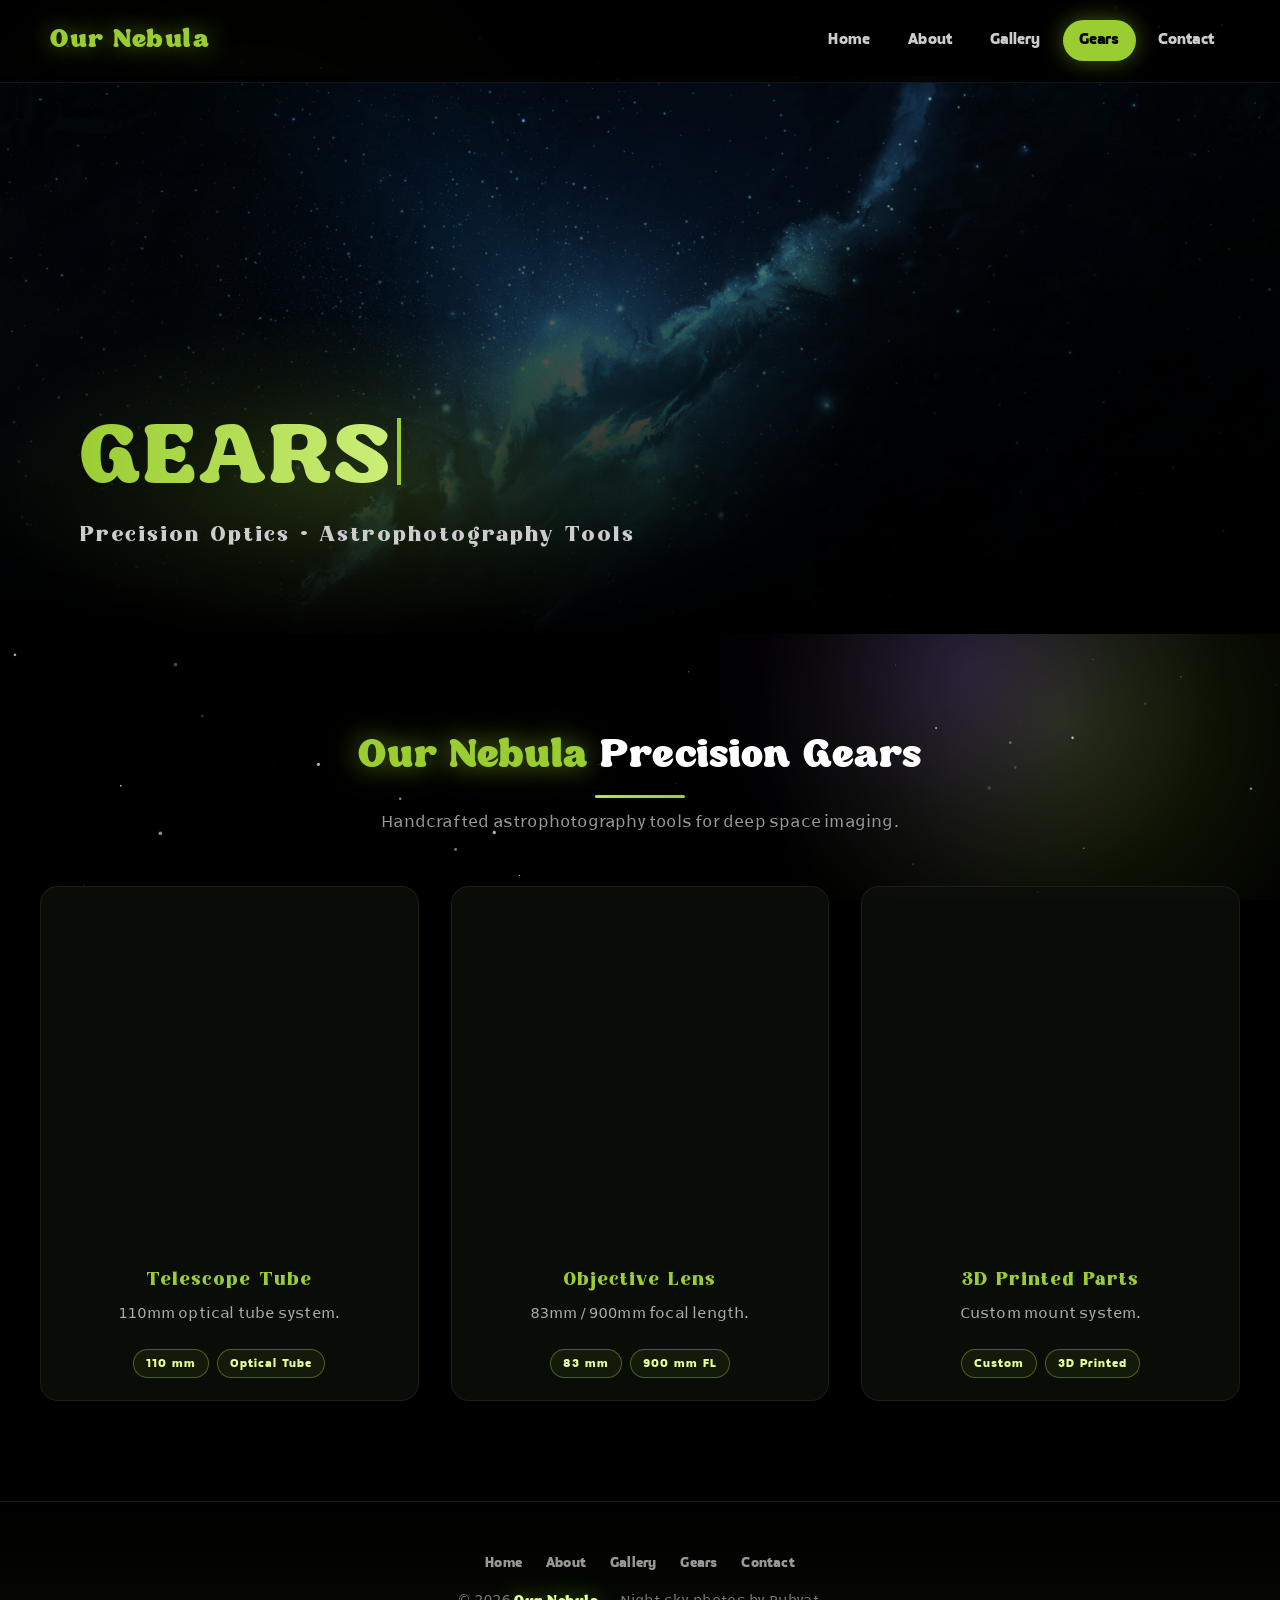
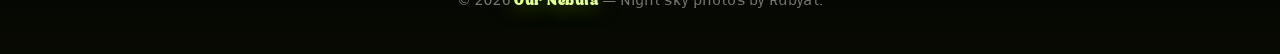
==== gears.html @ 7cea0367 "Add files via upload" ====
<!DOCTYPE html>
<html lang="en">
<head>
<meta charset="UTF-8">
<title>Our Nebula – Gears & Optics</title>
<meta name="viewport" content="width=device-width, initial-scale=1.0">
<meta name="description" content="The telescope and gear parts behind the photos on Our Nebula.">
<meta name="theme-color" content="#000000">
<meta http-equiv="Content-Security-Policy" content="default-src 'self'; script-src 'self'; style-src 'self' 'unsafe-inline'; img-src 'self' data: https:; font-src 'self'; connect-src 'self' https://formsubmit.co; base-uri 'self'; form-action 'self'; object-src 'none'">
<meta name="referrer" content="strict-origin-when-cross-origin">
<meta property="og:type" content="website">
<meta property="og:site_name" content="Our Nebula">
<meta property="og:title" content="Our Nebula – Gears & Optics">
<meta property="og:description" content="The telescope and gear parts behind the photos on Our Nebula.">
<meta property="og:image" content="assets/og-image.jpg">
<meta name="twitter:card" content="summary_large_image">
<link rel="icon" href="data:image/svg+xml,%3Csvg xmlns='http://www.w3.org/2000/svg' viewBox='0 0 100 100'%3E%3Ctext y='.9em' font-size='90'%3E%F0%9F%8C%8C%3C/text%3E%3C/svg%3E">
<link rel="stylesheet" href="assets/style.css?v=3">
<link rel="stylesheet" href="assets/fonts/fonts.css?v=3">
</head>
<body>

<!-- PRELOADER + PAGE TRANSITION -->
<div class="preloader"><div class="preloader-logo">Our Nebula</div><div class="preloader-bar"></div></div>
<div class="page-wipe"></div>

<!-- ANIMATED BACKGROUND -->
<div class="aurora"><span class="blob b1"></span><span class="blob b2"></span><span class="blob b3"></span></div>

<!-- NAVBAR -->
<div class="navbar">
    <a href="index.html" class="nav-left">Our Nebula</a>
    <div class="nav-right">
        <div class="nav-links">
            <a href="index.html">Home</a>
            <a href="about.html">About</a>
            <a href="gallery.html">Gallery</a>
            <a href="gears.html">Gears</a>
            <a href="index.html#contact">Contact</a>
        </div>
        <div class="hamburger" id="hamburger" aria-label="Menu"><span></span><span></span><span></span></div>
    </div>
</div>

<!-- MOBILE MENU -->
<div class="mobile-menu" id="mobileMenu">
    <a href="index.html">Home</a>
    <a href="about.html">About</a>
    <a href="gallery.html">Gallery</a>
    <a href="gears.html">Gears</a>
    <a href="index.html#contact">Contact</a>
</div>

<!-- HERO -->
<header class="hero ">
    <div class="hero-inner">
        <div class="hero-text" data-typing="GEARS">GEARS</div>
        <div class="hero-sub">Precision Optics • Astrophotography Tools</div>

    </div>
</header>

<section class="section">
    <div class="section-head reveal"><h2 class="section-title title-mixed"><span class="hl">Our Nebula</span> Precision Gears</h2><p class="section-subtitle">Handcrafted astrophotography tools for deep space imaging.</p></div>
    <div class="grid grid-media">
        <div class="card media-card tilt reveal">
            <div class="img-wrap"><img src="assets/gears/gear1.jpg" alt="Telescope Tube" data-fallback="🔭"></div>
            <div class="media-caption">Telescope Tube</div>
            <div class="media-desc">110mm optical tube system.</div>
            <div class="badges"><span class="badge">110 mm</span><span class="badge">Optical Tube</span></div>
        </div>
        <div class="card media-card tilt reveal">
            <div class="img-wrap"><img src="assets/gears/gear2.jpg" alt="Objective Lens" data-fallback="🔍"></div>
            <div class="media-caption">Objective Lens</div>
            <div class="media-desc">83mm / 900mm focal length.</div>
            <div class="badges"><span class="badge">83 mm</span><span class="badge">900 mm FL</span></div>
        </div>
        <div class="card media-card tilt reveal">
            <div class="img-wrap"><img src="assets/gears/gear3.jpg" alt="3D Printed Parts" data-fallback="🛠️"></div>
            <div class="media-caption">3D Printed Parts</div>
            <div class="media-desc">Custom mount system.</div>
            <div class="badges"><span class="badge">Custom</span><span class="badge">3D Printed</span></div>
        </div>
    </div>
</section>

<!-- FOOTER -->
<footer>
    <div class="foot-links">
        <a href="index.html">Home</a><a href="about.html">About</a><a href="gallery.html">Gallery</a><a href="gears.html">Gears</a><a href="index.html#contact">Contact</a>
    </div>
    © <span data-year>2026</span> <span class="hl">Our Nebula</span> — Night sky photos by Rubyat.
</footer>

<script src="site.js?v=3"></script>
</body>
</html>
---- assets/style.css ----
/* Our Nebula – shared styles (every page) */
:root{
    --bg:#000; --text:#fff; --accent:#9acd32; --accent-rgb:154,205,50; --accent-light:#e4ff9a;
    --teal:#b8e45a; --muted:#ccc; --card:rgba(12,14,10,.72); --card-border:rgba(255,255,255,.07);
    --footer:#777; --nav-h:76px; --radius:18px;
}
*{margin:0;padding:0;box-sizing:border-box}
html{scroll-behavior:smooth;scroll-padding-top:90px;overflow-x:hidden}
.section{overflow-x:clip}
body{font-family:'Segoe UI',system-ui,Arial,sans-serif;background:var(--bg);color:var(--text);line-height:1.6;overflow-x:hidden}
a{color:inherit}
::selection{background:var(--accent);color:#000}
::-webkit-scrollbar{width:10px}::-webkit-scrollbar-track{background:#050505}
::-webkit-scrollbar-thumb{background:#26301a;border-radius:10px}::-webkit-scrollbar-thumb:hover{background:var(--accent)}

/* ===== BACKGROUND LAYERS ===== */
.aurora{position:fixed;inset:0;z-index:-3;overflow:hidden;pointer-events:none}
.blob{position:absolute;border-radius:50%;filter:blur(110px);opacity:.38;will-change:transform}
.blob.b1{width:520px;height:520px;background:rgba(var(--accent-rgb),.55);top:-120px;left:-120px;animation:drift1 22s ease-in-out infinite alternate}
.blob.b2{width:460px;height:460px;background:rgba(154,205,50,.38);bottom:-140px;right:-100px;animation:drift2 26s ease-in-out infinite alternate}
.blob.b3{width:380px;height:380px;background:rgba(124,58,237,.3);top:45%;left:55%;animation:drift3 30s ease-in-out infinite alternate}
@keyframes drift1{to{transform:translate(35vw,30vh) scale(1.2)}}
@keyframes drift2{to{transform:translate(-30vw,-25vh) scale(1.15)}}
@keyframes drift3{to{transform:translate(-40vw,-20vh) scale(.8)}}
.star-canvas{position:fixed;inset:0;width:100%;height:100%;z-index:-2;pointer-events:none}

/* ===== PRELOADER / PAGE WIPE / PROGRESS ===== */
.preloader{position:fixed;inset:0;background:#000;z-index:20000;display:flex;flex-direction:column;align-items:center;justify-content:center;gap:22px;transition:opacity .7s ease,visibility .7s ease}
.preloader.hide{opacity:0;visibility:hidden}
.preloader-logo{font-size:52px;font-weight:800;font-style:italic;letter-spacing:12px;color:var(--accent);text-shadow:0 0 35px rgba(var(--accent-rgb),.7);animation:pulse 1.4s ease-in-out infinite}
.preloader-bar{width:170px;height:3px;background:#111;border-radius:4px;overflow:hidden}
.preloader-bar::after{content:'';display:block;height:100%;width:40%;background:var(--accent);border-radius:4px;animation:load 1.1s ease-in-out infinite}
@keyframes load{0%{transform:translateX(-100%)}100%{transform:translateX(260%)}}
@keyframes pulse{50%{opacity:.45;transform:scale(.96)}}
.page-wipe{position:fixed;inset:0;background:radial-gradient(circle at 50% 50%,#10170a,#000 70%);z-index:19000;opacity:0;visibility:hidden;transition:opacity .35s ease}
.page-wipe.on{opacity:1;visibility:visible}
.scroll-progress{position:fixed;top:0;left:0;height:3px;width:0;background:linear-gradient(90deg,var(--teal),var(--accent),var(--accent-light));z-index:1100;box-shadow:0 0 14px rgba(var(--accent-rgb),.9)}

/* ===== CURSOR ===== */
.custom-cursor{position:fixed;width:28px;height:28px;border-radius:50%;background:radial-gradient(circle,rgba(var(--accent-rgb),.85) 0%,transparent 70%);pointer-events:none;z-index:15000;opacity:.55;transform:translate(-50%,-50%);mix-blend-mode:screen;transition:width .25s,height .25s,opacity .25s}
.custom-cursor.big{width:64px;height:64px;opacity:.4}
.cursor-dot{position:fixed;width:7px;height:7px;border-radius:50%;background:var(--accent);pointer-events:none;z-index:15001;transform:translate(-50%,-50%)}
@media(hover:none){.custom-cursor,.cursor-dot{display:none}}

/* ===== NAVBAR ===== */
.navbar{width:100%;padding:20px 50px;display:flex;justify-content:space-between;align-items:center;background:rgba(0,0,0,.55);backdrop-filter:blur(16px) saturate(140%);-webkit-backdrop-filter:blur(16px) saturate(140%);border-bottom:1px solid var(--card-border);position:fixed;top:0;left:0;z-index:1000;transition:padding .3s,background .3s,box-shadow .3s}
.navbar.shrunk{padding:11px 50px;background:rgba(0,0,0,.85);box-shadow:0 8px 30px rgba(0,0,0,.6)}
.navbar.shrunk .nav-left{font-size:22px}
.nav-left{font-size:28px;letter-spacing:5px;font-weight:800;font-style:italic;color:var(--accent);text-shadow:0 0 22px rgba(var(--accent-rgb),.55);text-decoration:none;transition:font-size .3s}
.nav-right{display:flex;align-items:center;gap:32px}
.nav-links{display:flex;align-items:center;gap:6px}
.nav-links a{color:var(--muted);text-decoration:none;font-size:15.5px;font-weight:500;padding:8px 16px;border-radius:50px;position:relative;transition:color .3s,background .3s}
.nav-links a:hover{color:var(--accent);background:rgba(var(--accent-rgb),.08)}
.nav-links a.active{color:#000;background:var(--accent);box-shadow:0 0 22px rgba(var(--accent-rgb),.45)}
.hamburger{display:none;flex-direction:column;gap:5px;cursor:pointer;padding:4px}
.hamburger span{width:28px;height:3px;background:var(--accent);border-radius:10px;transition:transform .35s,opacity .25s}
.hamburger.open span:nth-child(1){transform:translateY(8px) rotate(45deg)}
.hamburger.open span:nth-child(2){opacity:0}
.hamburger.open span:nth-child(3){transform:translateY(-8px) rotate(-45deg)}
.mobile-menu{position:fixed;inset:0;background:rgba(0,0,0,.97);display:flex;flex-direction:column;align-items:center;justify-content:center;gap:34px;z-index:999;opacity:0;visibility:hidden;transition:opacity .35s,visibility .35s}
.mobile-menu.open{opacity:1;visibility:visible}
.mobile-menu a{color:var(--muted);font-size:26px;text-decoration:none;transform:translateY(24px);opacity:0;transition:transform .45s,opacity .45s,color .3s}
.mobile-menu.open a{transform:none;opacity:1}
.mobile-menu.open a:nth-child(1){transition-delay:.05s}.mobile-menu.open a:nth-child(2){transition-delay:.1s}.mobile-menu.open a:nth-child(3){transition-delay:.15s}.mobile-menu.open a:nth-child(4){transition-delay:.2s}.mobile-menu.open a:nth-child(5){transition-delay:.25s}
.mobile-menu a:hover,.mobile-menu a.active{color:var(--accent)}

/* ===== HERO ===== */
.hero{width:100%;min-height:62vh;position:relative;display:flex;align-items:flex-end;padding:0 0 80px;margin-top:var(--nav-h);background:linear-gradient(rgba(0,0,0,.2),rgba(0,0,0,.55)),url("background.jpg") center/cover no-repeat;overflow:hidden}
.hero::after{content:'';position:absolute;inset:0;background:linear-gradient(to bottom,rgba(0,0,0,.05),rgba(0,0,0,.96));pointer-events:none}
.hero.hero-home{min-height:calc(100vh - var(--nav-h))}
.hero-inner{position:relative;z-index:3;margin-left:80px;max-width:760px}
.hero-text{font-size:76px;font-weight:900;letter-spacing:8px;text-transform:uppercase;line-height:1.05;background:linear-gradient(90deg,var(--accent),var(--accent-light),var(--teal),var(--accent));background-size:250% 100%;-webkit-background-clip:text;background-clip:text;-webkit-text-fill-color:transparent;color:transparent;animation:shine 7s linear infinite;filter:drop-shadow(0 0 28px rgba(var(--accent-rgb),.45))}
@keyframes shine{to{background-position:250% 0}}
.hero-sub{font-size:21px;color:var(--muted);letter-spacing:3px;margin-top:14px}
.hero-cta{display:flex;gap:16px;flex-wrap:wrap;margin-top:34px}
.typing-cursor{display:inline-block;width:4px;height:.8em;margin-left:6px;background:var(--accent);-webkit-text-fill-color:initial;vertical-align:-2px;animation:blink .8s steps(1) infinite}
@keyframes blink{50%{opacity:0}}

@keyframes spin{to{transform:rotate(360deg)}}
@keyframes float{50%{transform:translateY(-14px)}}
.float-slow{animation:float 6s ease-in-out infinite}

.scroll-cue{position:absolute;bottom:26px;left:50%;transform:translateX(-50%);z-index:4;width:26px;height:42px;border:2px solid rgba(255,255,255,.55);border-radius:20px;display:block;text-decoration:none}
.scroll-cue span{position:absolute;top:8px;left:50%;width:4px;height:8px;margin-left:-2px;background:var(--accent);border-radius:4px;animation:wheel 1.6s ease-in-out infinite}
@keyframes wheel{0%{opacity:0;transform:translateY(0)}30%{opacity:1}100%{opacity:0;transform:translateY(16px)}}

/* ===== SECTIONS ===== */
.section{max-width:1300px;margin:100px auto;padding:0 40px}
.section-head{text-align:center;margin-bottom:50px}
.section-title{font-size:40px;font-weight:800;color:var(--accent);letter-spacing:3px;text-shadow:0 0 30px rgba(var(--accent-rgb),.3);display:inline-block;position:relative;padding-bottom:16px}
.section-title::after{content:'';position:absolute;left:50%;bottom:0;width:0;height:3px;border-radius:3px;background:linear-gradient(90deg,var(--teal),var(--accent));transform:translateX(-50%);transition:width .9s .3s cubic-bezier(.2,.7,.2,1)}
.visible .section-title::after,.section-title.visible::after,.section-head.visible .section-title::after{width:90px}
.section-subtitle{text-align:center;max-width:680px;margin:12px auto 0;color:#999}
.intro-box{max-width:960px;margin:0 auto;font-size:19px;color:var(--muted);text-align:center;line-height:1.9}
.word{display:inline-block;opacity:0;transform:translateY(.7em);transition:opacity .6s ease,transform .6s cubic-bezier(.2,.7,.2,1)}
.words-in .word{opacity:1;transform:none}

/* ===== CARDS ===== */
.card{position:relative;background:var(--card);border:1px solid var(--card-border);border-radius:var(--radius);backdrop-filter:blur(8px);-webkit-backdrop-filter:blur(8px);transition:transform .35s,border-color .35s,box-shadow .35s;overflow:hidden}
.card::before{content:'';position:absolute;inset:0;background:radial-gradient(420px circle at var(--mx,50%) var(--my,50%),rgba(var(--accent-rgb),.13),transparent 45%);opacity:0;transition:opacity .35s;pointer-events:none;z-index:1}
.card:hover{border-color:rgba(var(--accent-rgb),.7);box-shadow:0 22px 50px rgba(var(--accent-rgb),.16)}
.card:hover::before{opacity:1}
.grid{display:grid;gap:32px}
.grid-features{grid-template-columns:repeat(auto-fit,minmax(290px,1fr))}
.grid-media{grid-template-columns:repeat(auto-fit,minmax(300px,1fr))}
.feature-card{padding:38px 30px;text-align:center}
.feature-icon{font-size:42px;margin-bottom:14px;display:inline-block}
.feature-title{font-size:23px;margin-bottom:12px;color:var(--accent);font-weight:700}
.feature-text{color:var(--muted)}
.media-card{cursor:pointer;display:block}
.img-wrap{position:relative;overflow:hidden}
.media-card img,.media-card .img-fallback{width:100%;height:360px;object-fit:cover;display:block;transition:transform .7s cubic-bezier(.2,.7,.2,1)}
.media-card:hover img{transform:scale(1.09)}
.media-caption{padding:20px 20px 8px;text-align:center;color:var(--accent);font-size:18px;font-weight:600;letter-spacing:1px}
.media-desc{padding:0 20px 22px;text-align:center;color:#aaa;font-size:14.5px}
.media-card figcaption:last-child,.media-card .media-caption:last-child{padding-bottom:22px}
.badges{display:flex;gap:8px;justify-content:center;flex-wrap:wrap;padding:0 20px 22px}
.badge{font-size:12px;letter-spacing:1px;padding:4px 12px;border-radius:50px;border:1px solid rgba(var(--accent-rgb),.4);color:var(--accent-light);background:rgba(var(--accent-rgb),.07)}
.img-fallback{display:flex;align-items:center;justify-content:center;background:radial-gradient(circle at 30% 30%,#18260c,#050505 70%);color:var(--accent);font-size:64px}

/* gallery overlay + downloads */
.overlay{position:absolute;inset:0;display:flex;flex-direction:column;justify-content:space-between;padding:16px;background:linear-gradient(to top,rgba(0,0,0,.85),transparent 55%,rgba(0,0,0,.35));opacity:0;transition:opacity .35s;z-index:2}
.media-card:hover .overlay{opacity:1}
.tag{align-self:flex-start;font-size:12px;letter-spacing:2px;text-transform:uppercase;padding:5px 14px;border-radius:50px;background:rgba(0,0,0,.6);border:1px solid rgba(var(--accent-rgb),.5);color:var(--accent-light)}
.dl-row{display:flex;gap:10px;flex-wrap:wrap;transform:translateY(14px);transition:transform .4s}
.media-card:hover .dl-row{transform:none}
.dl-btn{display:inline-flex;align-items:center;gap:6px;padding:9px 16px;border-radius:50px;font-size:13px;font-weight:700;letter-spacing:1px;text-decoration:none;color:var(--accent);border:1px solid var(--accent);background:rgba(0,0,0,.55);transition:background .25s,color .25s,box-shadow .25s}
.dl-btn:hover{background:var(--accent);color:#000;box-shadow:0 0 20px rgba(var(--accent-rgb),.6)}
.dl-btn.k4{background:var(--accent);color:#000}
.dl-btn.k4:hover{background:var(--accent-light)}
@media(hover:none){.overlay{opacity:1;background:linear-gradient(to top,rgba(0,0,0,.8),transparent 45%)}.dl-row{transform:none}}
.filters{display:flex;gap:12px;justify-content:center;flex-wrap:wrap;margin-bottom:44px}
.chip{padding:10px 24px;border-radius:50px;border:1px solid var(--card-border);background:rgba(255,255,255,.03);color:var(--muted);font-size:14px;letter-spacing:1px;cursor:pointer;transition:all .3s;font-family:inherit}
.chip:hover{border-color:var(--accent);color:var(--accent)}
.chip.active{background:var(--accent);color:#000;border-color:var(--accent);box-shadow:0 0 22px rgba(var(--accent-rgb),.45);font-weight:700}
.pop{animation:pop .55s cubic-bezier(.2,.8,.2,1) both}
@keyframes pop{from{opacity:0;transform:scale(.86) translateY(24px)}to{opacity:1;transform:none}}
.note{text-align:center;color:#777;font-size:13.5px;max-width:720px;margin:36px auto 0}

/* ===== BUTTONS ===== */
.btn{display:inline-block;padding:14px 34px;border-radius:50px;border:1px solid var(--accent);color:var(--accent);background:transparent;text-decoration:none;font-weight:700;letter-spacing:2px;font-size:14.5px;cursor:pointer;position:relative;overflow:hidden;isolation:isolate;font-family:inherit;transition:color .3s,box-shadow .3s}
.btn::before{content:'';position:absolute;inset:0;background:var(--accent);transform:translateX(-101%);transition:transform .35s;z-index:-1}
.btn:hover{color:#000;box-shadow:0 0 28px rgba(var(--accent-rgb),.55)}
.btn:hover::before{transform:none}
.btn.solid{background:var(--accent);color:#000}
.btn.solid::before{background:var(--accent-light)}
.btn-center{text-align:center;margin-top:50px}

/* ===== MARQUEE / STATS ===== */
.marquee{overflow:hidden;border-block:1px solid var(--card-border);padding:20px 0;background:rgba(255,255,255,.02);-webkit-mask-image:linear-gradient(90deg,transparent,#000 12%,#000 88%,transparent);mask-image:linear-gradient(90deg,transparent,#000 12%,#000 88%,transparent)}
.marquee-track{display:flex;width:max-content;animation:marquee 32s linear infinite}
.marquee:hover .marquee-track{animation-play-state:paused}
.marquee span{font-size:22px;letter-spacing:6px;text-transform:uppercase;color:rgba(255,255,255,.55);padding:0 28px;white-space:nowrap}
.marquee span b{color:var(--accent);margin-left:56px;font-weight:400}
@keyframes marquee{to{transform:translateX(-50%)}}
.stats{display:grid;grid-template-columns:repeat(auto-fit,minmax(190px,1fr));gap:24px;text-align:center}
.stat{padding:32px 10px}
.stat-number{font-size:52px;font-weight:900;color:var(--accent);text-shadow:0 0 28px rgba(var(--accent-rgb),.4)}
.stat-label{color:#aaa;letter-spacing:3px;font-size:12.5px;text-transform:uppercase}

/* ===== ABOUT ===== */
.about-wrapper{display:flex;align-items:center;gap:64px}
.about-img{flex:1;position:relative}
.about-img::before{content:'';position:absolute;inset:-14px;border-radius:26px;background:conic-gradient(from 0deg,var(--accent),var(--teal),transparent 40%,var(--accent));filter:blur(22px);opacity:.35;animation:spin 14s linear infinite;z-index:-1}
.about-img img{width:100%;border-radius:20px;border:1px solid var(--card-border);box-shadow:0 20px 50px rgba(0,0,0,.7);display:block}
.about-text{flex:1.2;color:var(--muted);font-size:18px;line-height:1.9}
.about-text p{margin-bottom:22px}
.about-title{font-size:40px;margin-bottom:24px;font-weight:800;color:var(--accent);letter-spacing:2px}
.highlight{color:var(--accent);font-weight:700}

/* ===== CONTACT SECTION ===== */
.contact-wrap{display:grid;grid-template-columns:1fr 1.15fr;gap:48px;align-items:center}
.contact-info h2{font-size:42px;color:var(--accent);font-weight:800;letter-spacing:2px;margin-bottom:16px;text-shadow:0 0 30px rgba(var(--accent-rgb),.3)}
.contact-info p{color:var(--muted);font-size:18px;line-height:1.85;margin-bottom:22px}
.contact-points{list-style:none;display:grid;gap:12px;color:#aaa}
.contact-points li::before{content:'✦';color:var(--accent);margin-right:12px}
.contact-card{padding:38px}
.field{position:relative;margin-bottom:28px}
.field input,.field textarea{width:100%;background:rgba(255,255,255,.04);border:1px solid var(--card-border);border-radius:14px;padding:22px 18px 10px;font:inherit;font-size:16px;color:#fff;outline:none;transition:border-color .3s,box-shadow .3s,background .3s;resize:vertical}
.field textarea{min-height:150px}
.field label{position:absolute;left:18px;top:17px;color:#888;pointer-events:none;transition:all .25s;font-size:16px}
.field input:focus,.field textarea:focus{border-color:var(--accent);box-shadow:0 0 0 4px rgba(var(--accent-rgb),.12);background:rgba(255,255,255,.06)}
.field input:focus+label,.field input:not(:placeholder-shown)+label,.field textarea:focus+label,.field textarea:not(:placeholder-shown)+label{top:6px;font-size:12px;letter-spacing:1px;color:var(--accent)}
.field.invalid input,.field.invalid textarea{border-color:#ff5d5d;animation:shake .4s}
@keyframes shake{20%,60%{transform:translateX(-6px)}40%,80%{transform:translateX(6px)}}
.counter{position:absolute;right:14px;bottom:-22px;font-size:12px;color:#666}
.honey{position:absolute;left:-9999px;opacity:0;height:0;width:0}
.submit-btn{width:100%;text-align:center;display:flex;justify-content:center;align-items:center;gap:10px}
.submit-btn .spin{width:16px;height:16px;border:2px solid #000;border-right-color:transparent;border-radius:50%;display:none;animation:spin .7s linear infinite}
.submit-btn.loading .spin{display:inline-block}
.submit-btn.loading{pointer-events:none;opacity:.85}
.success{position:absolute;inset:0;background:rgba(5,8,3,.96);display:flex;flex-direction:column;align-items:center;justify-content:center;gap:14px;text-align:center;padding:30px;opacity:0;visibility:hidden;transition:opacity .5s,visibility .5s;z-index:5}
.success.show{opacity:1;visibility:visible}
.success svg{width:84px;height:84px}
.success circle,.success path{fill:none;stroke:var(--accent);stroke-width:4;stroke-linecap:round;stroke-linejoin:round;stroke-dasharray:200;stroke-dashoffset:200}
.success.show circle{animation:draw .8s .1s forwards}
.success.show path{animation:draw .5s .7s forwards}
@keyframes draw{to{stroke-dashoffset:0}}
.success h3{color:var(--accent);font-size:26px}
.success p{color:var(--muted)}

/* ===== TOASTS ===== */
.toast-wrap{position:fixed;bottom:24px;left:50%;transform:translateX(-50%);z-index:16000;display:flex;flex-direction:column;gap:10px;align-items:center;pointer-events:none}
.toast{padding:13px 24px;border-radius:50px;background:rgba(10,14,6,.95);border:1px solid var(--accent);color:#fff;font-size:14.5px;box-shadow:0 10px 40px rgba(0,0,0,.6),0 0 24px rgba(var(--accent-rgb),.25);animation:toastIn .4s cubic-bezier(.2,.8,.2,1);transition:opacity .4s,transform .4s}
.toast.error{border-color:#ff5d5d;box-shadow:0 10px 40px rgba(0,0,0,.6),0 0 24px rgba(255,93,93,.25)}
.toast.out{opacity:0;transform:translateY(14px)}
@keyframes toastIn{from{opacity:0;transform:translateY(24px) scale(.9)}}

/* ===== LIGHTBOX ===== */
.lightbox{position:fixed;inset:0;background:rgba(0,0,0,.95);display:flex;flex-direction:column;align-items:center;justify-content:center;z-index:12000;opacity:0;visibility:hidden;transition:opacity .35s,visibility .35s;padding:30px}
.lightbox.open{opacity:1;visibility:visible}
.lightbox img{max-width:92%;max-height:70vh;border-radius:12px;box-shadow:0 0 70px rgba(var(--accent-rgb),.25);transform:scale(.9);transition:transform .35s,opacity .25s}
.lightbox.open img{transform:none}
.lb-meta{margin-top:18px;text-align:center}
.lightbox-caption{color:var(--accent);font-size:21px;letter-spacing:1px}
.lb-count{color:#888;font-size:13px;letter-spacing:3px;margin:4px 0 14px}
.lb-dl{display:flex;gap:12px;justify-content:center;flex-wrap:wrap}
.lb-btn{position:absolute;background:transparent;border:1px solid var(--accent);color:var(--accent);width:48px;height:48px;border-radius:50%;font-size:22px;cursor:pointer;transition:.3s;font-family:inherit}
.lb-btn:hover{background:var(--accent);color:#000}
.lb-close{top:24px;right:24px}.lb-prev{left:24px;top:50%}.lb-next{right:24px;top:50%}

/* ===== MISC ===== */
.scroll-top{position:fixed;bottom:24px;right:24px;width:50px;height:50px;border-radius:50%;border:none;background:var(--accent);color:#000;font-size:24px;font-weight:700;cursor:pointer;z-index:900;opacity:0;transform:translateY(20px);pointer-events:none;transition:opacity .3s,transform .3s,box-shadow .3s}
.scroll-top.show{opacity:1;transform:none;pointer-events:auto}
.scroll-top:hover{box-shadow:0 0 28px rgba(var(--accent-rgb),.8)}
footer{text-align:center;padding:50px 20px 40px;color:var(--footer);font-size:14px;border-top:1px solid var(--card-border);margin-top:100px;background:linear-gradient(to top,rgba(var(--accent-rgb),.05),transparent)}
.foot-links{display:flex;justify-content:center;gap:24px;flex-wrap:wrap;margin-bottom:16px}
.foot-links a{color:#999;text-decoration:none;transition:color .3s}
.foot-links a:hover{color:var(--accent)}

/* ===== REVEAL ===== */
.reveal{opacity:0;transform:translateY(40px);transition:opacity .85s ease,transform .85s cubic-bezier(.2,.7,.2,1)}
.reveal.from-left{transform:translateX(-50px)}.reveal.from-right{transform:translateX(50px)}.reveal.zoom{transform:scale(.9)}
.reveal.visible{opacity:1;transform:none}
.tilt.visible{transition:opacity .85s ease,transform .15s ease-out,border-color .35s,box-shadow .35s}

/* ===== RESPONSIVE ===== */
@media(max-width:992px){
    .navbar{padding:16px 20px}.navbar.shrunk{padding:11px 20px}
    .nav-links{display:none}.hamburger{display:flex}
    .hero-inner{margin-left:30px;margin-right:30px}.hero-text{font-size:52px}.hero-sub{font-size:18px}
    .about-wrapper{flex-direction:column}
    .contact-wrap{grid-template-columns:1fr}
}
@media(max-width:768px){
    .hero-inner{margin-left:20px;margin-right:20px}.hero-text{font-size:38px;letter-spacing:4px}.hero-sub{font-size:15px;letter-spacing:2px}
    .section{padding:0 20px;margin:70px auto}.section-title{font-size:30px}
    .intro-box{font-size:17px}
    .grid-features,.grid-media{grid-template-columns:1fr}
    .media-card img,.media-card .img-fallback{height:320px}
    .about-title,.contact-info h2{font-size:30px}.about-text{font-size:16px}
    .contact-card{padding:24px 18px}
    .lb-prev,.lb-next{top:auto;bottom:24px}
    .marquee span{font-size:16px}
}
@media(prefers-reduced-motion:reduce){
    *{animation:none!important;transition-duration:.01ms!important}
    .reveal,.word{opacity:1;transform:none}
    .hero-text{-webkit-text-fill-color:var(--accent)}
}

/* Our Nebula – smoothness fixes for desktop (loaded last) */

/* 1. Background glow: pre-blurred gradients instead of live blur(110px) filters */
.blob{filter:none;opacity:1;will-change:transform}
.blob.b1{width:730px;height:730px;background:radial-gradient(circle,rgba(154,205,50,.30) 0%,rgba(154,205,50,.10) 40%,transparent 70%)}
.blob.b2{width:640px;height:640px;background:radial-gradient(circle,rgba(154,205,50,.22) 0%,rgba(154,205,50,.07) 40%,transparent 70%)}
.blob.b3{width:530px;height:530px;background:radial-gradient(circle,rgba(124,58,237,.22) 0%,rgba(124,58,237,.06) 40%,transparent 70%)}

/* 2. No live backdrop blur over moving backgrounds */
.card{-webkit-backdrop-filter:none;backdrop-filter:none;background:rgba(12,14,10,.86)}
.navbar{-webkit-backdrop-filter:none;backdrop-filter:none;background:rgba(0,0,0,.82)}
.navbar.shrunk{background:rgba(0,0,0,.93)}

/* 3. Cursor: moves with transform only, no blend mode, no size change */
.custom-cursor,.cursor-dot{left:0;top:0;transform:translate3d(-100px,-100px,0);will-change:transform}
.custom-cursor{mix-blend-mode:normal;width:28px;height:28px;transition:opacity .25s}
.custom-cursor.big{width:28px;height:28px;opacity:.4}

/* 4. Card tilt follows the mouse instantly (no stacked transitions) */
.tilt.tilting{transition:transform .12s linear,border-color .35s,box-shadow .35s!important}

/* 5. Hero: background layer moves with transform (GPU), text glow is static */
.hero{background:none}
.hero-bg{position:absolute;inset:-14% 0;z-index:0;background:linear-gradient(rgba(0,0,0,.2),rgba(0,0,0,.55)),url("background.jpg") center/cover no-repeat;will-change:transform}
.hero-inner{will-change:transform,opacity}
.hero-text{filter:none}
.hero-inner::before{content:'';position:absolute;left:-120px;top:-110px;width:760px;height:340px;z-index:-1;pointer-events:none;background:radial-gradient(closest-side,rgba(154,205,50,.20),rgba(154,205,50,.06) 60%,transparent)}

/* 6. Keep infinite animations on their own layers */
.marquee-track,.about-img::before,.feature-icon{will-change:transform}


/* ===== Gallery captions (title, target, gear, date) ===== */
.cap-title{display:block}
.cap-meta{display:flex;flex-direction:column;align-items:center;gap:4px;margin-top:10px;font-family:var(--f-body);font-size:13.5px;font-weight:400;letter-spacing:.3px;color:#aaa}
.cap-meta b{color:var(--accent-light);font-family:var(--f-accent);font-weight:400;font-size:11px;letter-spacing:1.5px;text-transform:uppercase;margin-right:7px}
.lb-info{color:#bbb;font-size:14px;margin:8px 0 2px;max-width:92vw}
#galleryGrid .note,[data-gallery-preview] .note{grid-column:1/-1;margin:0 auto}
.filters:empty{display:none}
---- assets/fonts/fonts.css ----
/* Our Nebula – fonts + small layout fixes (loaded after each page's own <style>) */
@font-face{font-family:'Golden Fat';src:url('GoldenFat.woff2') format('woff2');font-weight:400;font-style:normal;font-display:swap}
@font-face{font-family:'Auromiya';src:url('Auromiya.woff2') format('woff2');font-weight:400;font-style:normal;font-display:swap}
@font-face{font-family:'Megazine Poster';src:url('MegazinePoster.woff2') format('woff2');font-weight:400;font-style:normal;font-display:swap}
@font-face{font-family:'Kineks Compact';src:url('KineksCompact-Regular.woff2') format('woff2');font-weight:400;font-style:normal;font-display:swap}
@font-face{font-family:'Kineks Compact';src:url('KineksCompact-Medium.woff2') format('woff2');font-weight:500;font-style:normal;font-display:swap}
@font-face{font-family:'Kineks Compact';src:url('KineksCompact-Bold.woff2') format('woff2');font-weight:700;font-style:normal;font-display:swap}

:root{
    --f-display:'Golden Fat','Segoe UI',system-ui,sans-serif;   /* logo, big titles, numbers */
    --f-script:'Auromiya','Segoe UI',system-ui,sans-serif;      /* subtitles, card titles, captions */
    --f-accent:'Megazine Poster','Segoe UI',system-ui,sans-serif; /* nav, buttons, tags */
    --f-body:'Kineks Compact','Segoe UI',system-ui,Arial,sans-serif; /* paragraphs */
}
body{font-family:var(--f-body);font-synthesis:none;letter-spacing:.2px}

/* display */
.nav-left,.preloader-logo,.hero-text,.section-title,.about-title,.contact-info h2,.stat-number,.success h3{font-family:var(--f-display);font-weight:400;font-style:normal}
.nav-left{font-size:26px;letter-spacing:1.5px}
.navbar.shrunk .nav-left{font-size:21px}
.preloader-logo{font-size:clamp(30px,9vw,54px);letter-spacing:3px;text-align:center}
.hero-text{text-transform:none;letter-spacing:2px;font-size:clamp(40px,8vw,84px)}
.section-title{letter-spacing:1px;line-height:1.2}
.about-title,.contact-info h2{letter-spacing:1px}
.stat-number{letter-spacing:1px}

/* script */
.hero-sub,.feature-title,.media-caption,.lightbox-caption{font-family:var(--f-script);font-weight:400}
.hero-sub{letter-spacing:2px}
.feature-title{letter-spacing:.5px}

/* accent */
.nav-links a,.mobile-menu a,.btn,.chip,.dl-btn,.tag,.badge,.stat-label,.marquee span,.lb-btn,.foot-links a{font-family:var(--f-accent);font-weight:400}
.btn{letter-spacing:1.5px}
.stat-label{letter-spacing:2px}

/* "Our Nebula" highlight */
.hl{color:var(--accent-light);font-weight:700;text-shadow:0 0 22px rgba(var(--accent-rgb),.75)}
.section-title.title-mixed{color:#fff;text-shadow:none}
.section-title.title-mixed .hl{color:var(--accent);text-shadow:0 0 28px rgba(var(--accent-rgb),.65);font-weight:400}
footer .hl{font-family:var(--f-display);font-weight:400;letter-spacing:.5px}

/* alignment */
.intro-box{text-wrap:balance}
.intro-box p{margin:0 auto 22px;max-width:820px}
.intro-box p:last-child{margin-bottom:0}
.stats{max-width:760px;margin-inline:auto}
.contact-wrap{align-items:start}
.contact-info{text-align:left}
.contact-info p{max-width:520px}
.contact-points li{display:flex;align-items:baseline}
.contact-card{align-self:start}
.field label{font-family:var(--f-body)}
@media(max-width:992px){
    .contact-info{text-align:center}
    .contact-info p{margin-inline:auto}
    .contact-points{justify-items:center}
}
.hl{white-space:nowrap}
.section-title{text-wrap:balance}
.media-card,.media-card:hover{text-decoration:none}
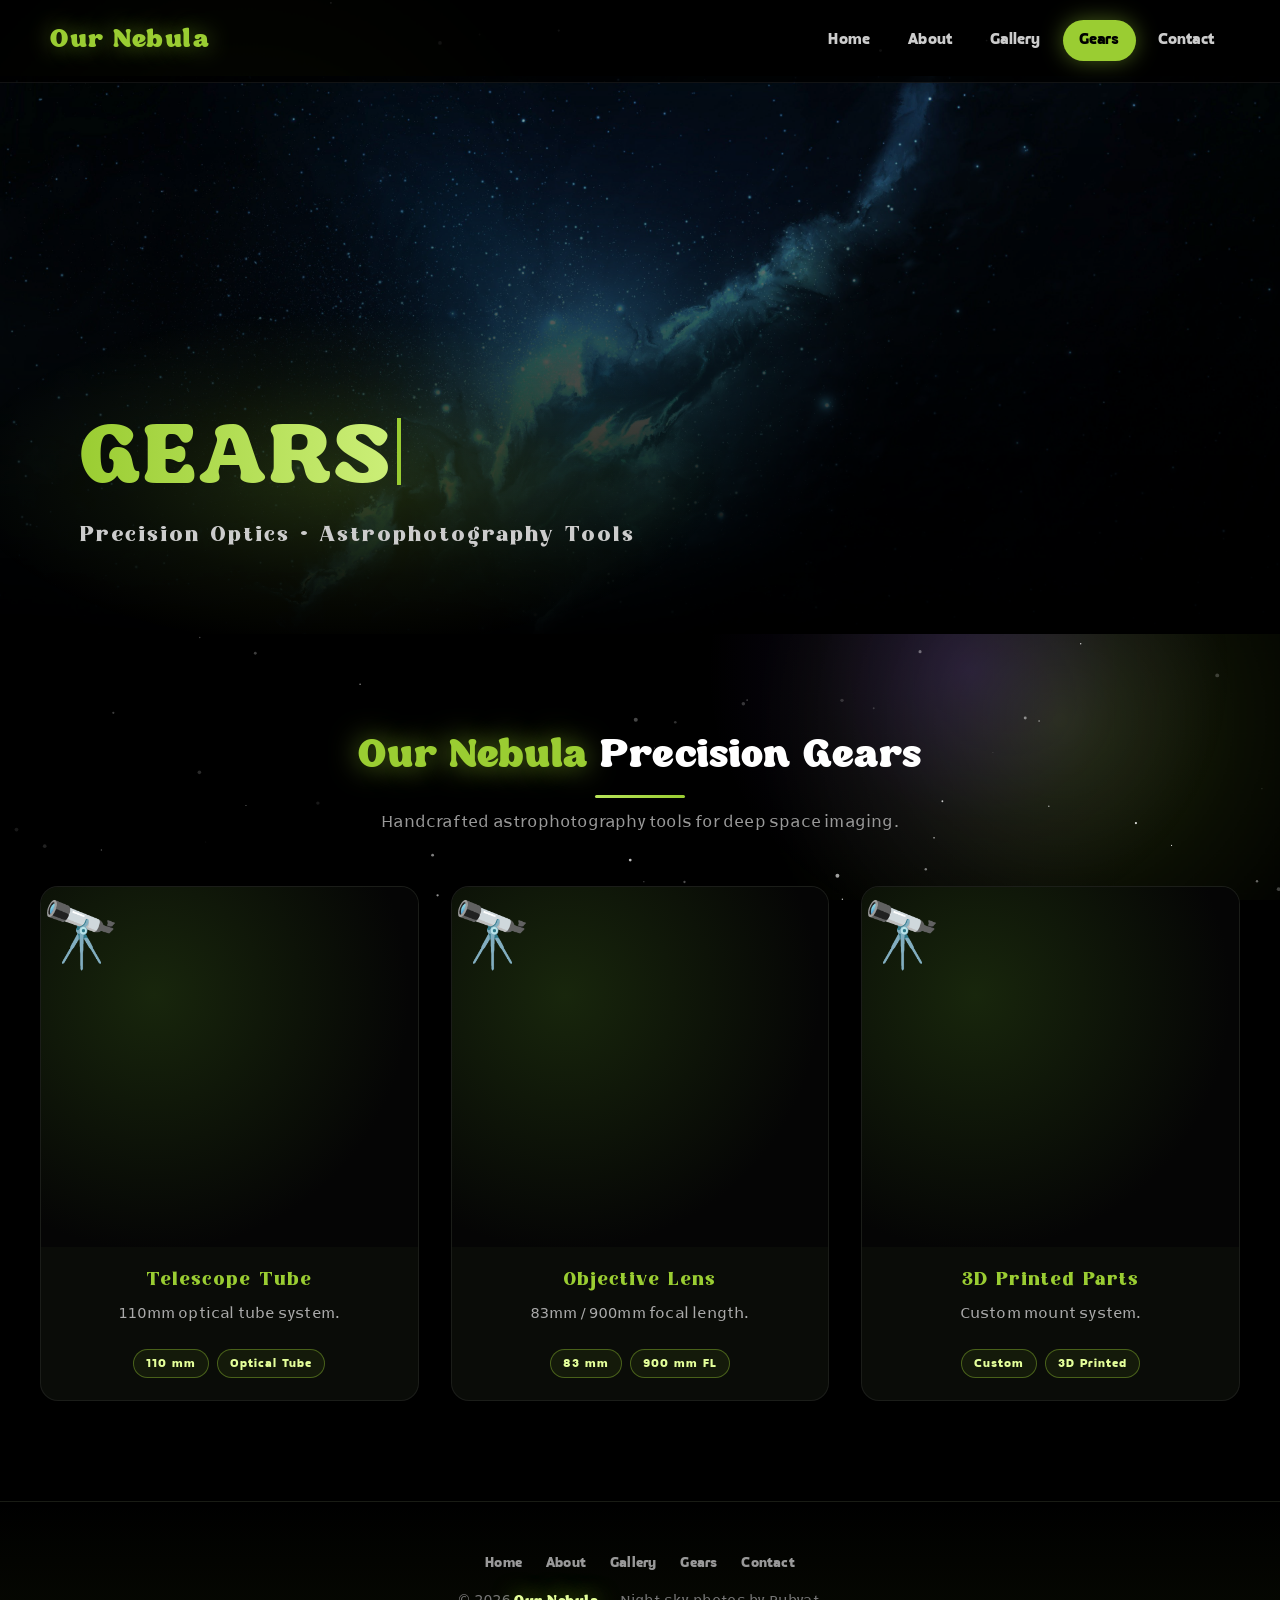
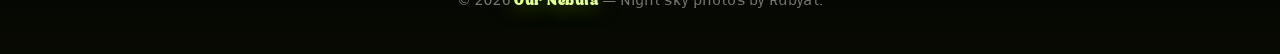
==== commit e2706b87: "Add files via upload" ====
--- a/gears.html
+++ b/gears.html
@@ -62,26 +62,8 @@
 
 <section class="section">
     <div class="section-head reveal"><h2 class="section-title title-mixed"><span class="hl">Our Nebula</span> Precision Gears</h2><p class="section-subtitle">Handcrafted astrophotography tools for deep space imaging.</p></div>
-    <div class="grid grid-media">
-        <div class="card media-card tilt reveal">
-            <div class="img-wrap"><img src="assets/gears/gear1.jpg" alt="Telescope Tube" data-fallback="🔭"></div>
-            <div class="media-caption">Telescope Tube</div>
-            <div class="media-desc">110mm optical tube system.</div>
-            <div class="badges"><span class="badge">110 mm</span><span class="badge">Optical Tube</span></div>
-        </div>
-        <div class="card media-card tilt reveal">
-            <div class="img-wrap"><img src="assets/gears/gear2.jpg" alt="Objective Lens" data-fallback="🔍"></div>
-            <div class="media-caption">Objective Lens</div>
-            <div class="media-desc">83mm / 900mm focal length.</div>
-            <div class="badges"><span class="badge">83 mm</span><span class="badge">900 mm FL</span></div>
-        </div>
-        <div class="card media-card tilt reveal">
-            <div class="img-wrap"><img src="assets/gears/gear3.jpg" alt="3D Printed Parts" data-fallback="🛠️"></div>
-            <div class="media-caption">3D Printed Parts</div>
-            <div class="media-desc">Custom mount system.</div>
-            <div class="badges"><span class="badge">Custom</span><span class="badge">3D Printed</span></div>
-        </div>
-    </div>
+    <div class="grid grid-media" id="gearsGrid"><p class="note">Loading gear…</p></div>
+    <noscript><p class="note">Please turn on JavaScript to see the gear list.</p></noscript>
 </section>
 
 <!-- FOOTER -->
